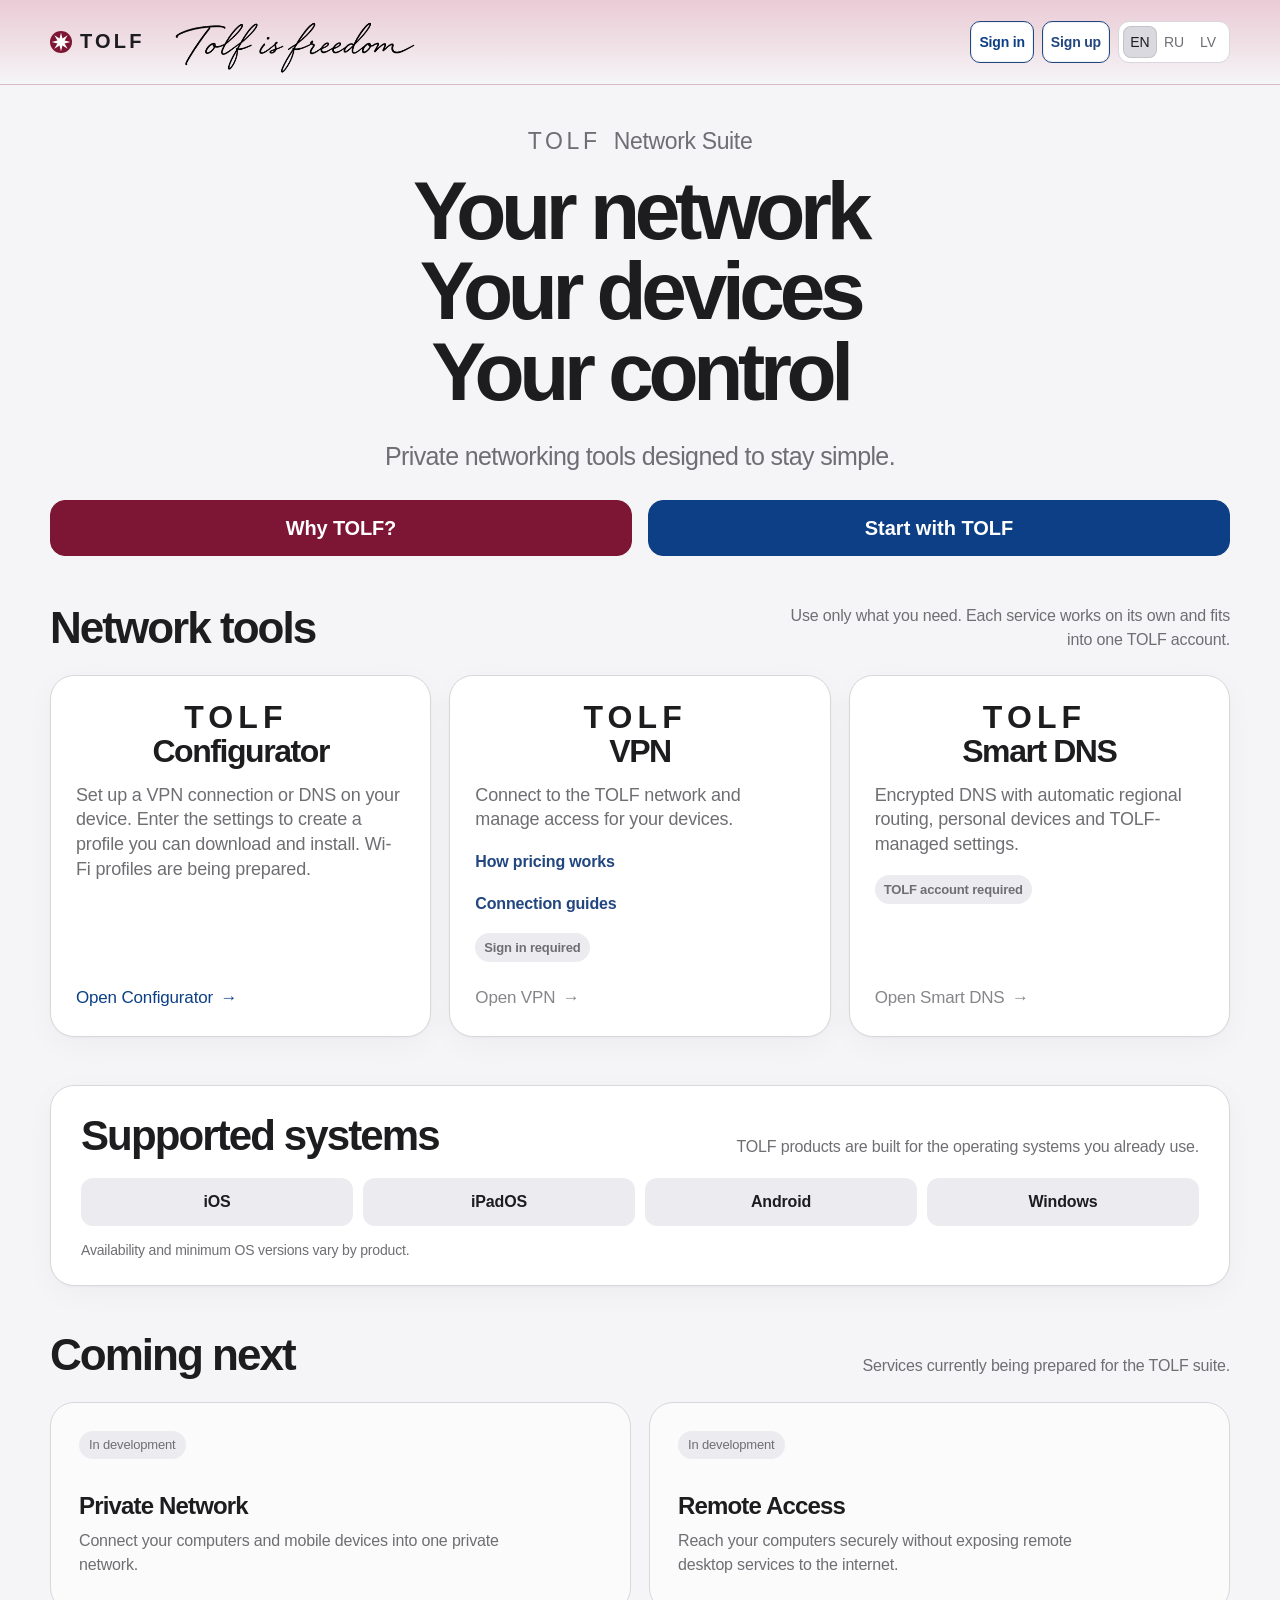
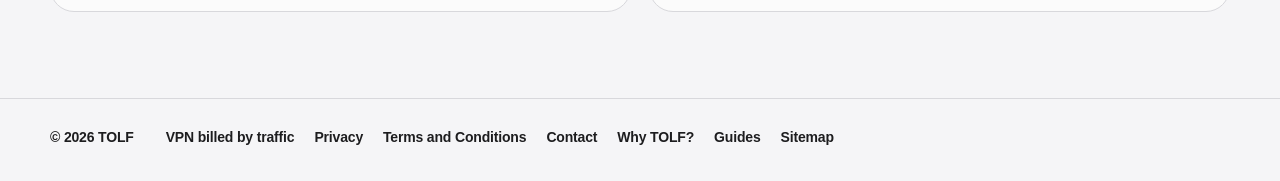
==== en/index.html @ b67a7af0 "Make the dark homepage header visibly lighter toward the bottom" ====
<!DOCTYPE html>
<html lang="en" data-tolf-ui="home">
<head>
<meta charset="utf-8"/>
<meta content="width=device-width, initial-scale=1, viewport-fit=cover" name="viewport"/>
<meta content="light dark" name="color-scheme"/>
<meta content="#f5f5f7" name="theme-color"/>
<title>TOLF Network Suite — VPN, Smart DNS and configuration tools</title>





<meta content="index,follow" name="robots"/>

<link href="/styles.css?v=public-pricing-20261118" rel="stylesheet"/>
<style>
.brand { gap: 8px; }
.brand-mark {
  display: block;
  width: 22px;
  height: 22px;
  flex: 0 0 22px;
}
.product-grid { align-items: stretch; }
.card { min-height: 0; }
@media (min-width: 801px) {
  .product-grid { grid-template-columns: repeat(3, minmax(0, 1fr)); grid-auto-rows: 1fr; }
  .product-grid > .card { height: 100%; }
  .product-grid > .card .card-link { margin-top: auto; padding-top: 24px; }
}
.hero { padding: 40px 0 48px; }
#products { padding-bottom: 48px; }
#supported-systems { padding-bottom: 46px; }
.language :is(button, a).active {
  color: var(--text);
  background: #d9d9df;
  box-shadow: inset 0 0 0 1px rgba(0,0,0,.10);
}
.signup-link {
  min-height: 38px;
  display: inline-flex;
  align-items: center;
  padding: 0 11px;
  border: 1px solid color-mix(in srgb, var(--accent) 38%, var(--line-strong));
  border-radius: 10px;
  color: var(--accent);
  background: color-mix(in srgb, var(--accent) 6%, transparent);
  font-weight: 600;
  white-space: nowrap;
}
.signup-link:hover {
  background: color-mix(in srgb, var(--accent) 10%, transparent);
  border-color: color-mix(in srgb, var(--accent) 55%, var(--line-strong));
}

.smart-dns-requirement {
  display: inline-flex;
  align-self: flex-start;
  margin-top: 18px;
  padding: 5px 9px;
  border-radius: 999px;
  background: var(--soft);
  color: var(--secondary);
  font-size: 13px;
  font-weight: 560;
}
.smart-dns-card:not(.smart-dns-enabled) .smart-dns-link {
  color: var(--tertiary);
  cursor: default;
  pointer-events: none;
}
.smart-dns-card.smart-dns-enabled .smart-dns-requirement {
  display: none;
}
.supported-panel {
  padding: 28px 30px 24px;
  border: 1px solid var(--line);
  border-radius: var(--radius);
  background: var(--surface);
  box-shadow: var(--shadow);
}
.supported-head {
  display: flex;
  align-items: flex-end;
  justify-content: space-between;
  gap: 24px;
  margin-bottom: 20px;
}
.supported-head h2 {
  margin: 0;
  font-size: clamp(30px, 4vw, 42px);
  line-height: 1.05;
  letter-spacing: -0.045em;
  font-weight: 650;
}
.supported-head p {
  max-width: 520px;
  margin: 0;
  color: var(--secondary);
  text-align: right;
  font-size: 16px;
}
.supported-os {
  display: grid;
  grid-template-columns: repeat(4, minmax(0, 1fr));
  gap: 10px;
}
.supported-os div {
  padding: 12px 14px;
  border: 0;
  border-radius: 12px;
  background: var(--soft);
  text-align: center;
  font-size: 16px;
  font-weight: 580;
}
.supported-note {
  margin: 14px 0 0;
  color: var(--secondary);
  font-size: 14px;
}
.account-panel { padding: 32px; }
.account-features {
  display: grid;
  grid-template-columns: repeat(4, minmax(0, 1fr));
  gap: 26px;
  margin-top: 28px;
  border: 0;
}
.account-feature,
.account-feature + .account-feature {
  padding: 0;
  border: 0;
}
.account-feature strong {
  margin-bottom: 7px;
  font-size: 17px;
}
.account-feature span { display: block; }
.account-bottom { margin-top: 24px; }
@media (prefers-color-scheme: dark) {
  .language :is(button, a).active {
    background: #3a3a3c;
    box-shadow: inset 0 0 0 1px rgba(255,255,255,.12);
  }
}
@media (max-width: 800px) {
  .hero { padding: 40px 0 46px; }
  #products { padding-bottom: 42px; }
  #supported-systems { padding-bottom: 42px; }
  .account-features { grid-template-columns: repeat(2, minmax(0, 1fr)); gap: 24px; }
}
@media (max-width: 520px) {
  .hero { padding: 36px 0 42px; }
  html[lang="ru"] h1 { font-size: clamp(40px, 11.5vw, 46px); letter-spacing: -0.055em; }
  .signup-link { min-height: 34px; padding: 0 6px; font-size: 13px; }
  #products { padding-bottom: 34px; }
  #supported-systems { padding-bottom: 34px; }
  .supported-panel { padding: 23px; border-radius: 20px; }
  .supported-head { display: block; margin-bottom: 17px; }
  .supported-head p { margin-top: 10px; text-align: left; }
  .supported-os { grid-template-columns: repeat(2, minmax(0, 1fr)); gap: 8px; }
  .supported-os div { padding: 11px 10px; }
  .account-panel { padding: 25px; }
  .account-features { grid-template-columns: repeat(2, minmax(0, 1fr)); gap: 22px 18px; }
  .account-feature,
  .account-feature + .account-feature { padding: 0; border: 0; }
}
 .product-title{width:100%;text-align:center;} .product-title span{display:block;}
</style>
<link rel="stylesheet" href="/tolf-buttons.20260917-3.css?v=language-links-20261118">
<script defer src="/tolf-wordmark.20260917-3.js"></script>
<link rel="stylesheet" href="/tolf-header.20260919-1.css?v=language-links-20261118">
<link rel="stylesheet" href="/freedom.css?v=dark-header-fade-20261119">
<meta name="description" content="TOLF brings together VPN access, encrypted Smart DNS and a free VPN and DNS profile configurator for your devices.">
<link rel="canonical" href="https://tolf.is/en/">
<link rel="alternate" hreflang="en" href="https://tolf.is/en/">
<link rel="alternate" hreflang="ru" href="https://tolf.is/ru/">
<link rel="alternate" hreflang="lv" href="https://tolf.is/lv/">
<link rel="alternate" hreflang="x-default" href="https://tolf.is/en/">
<meta property="og:type" content="website">
<meta property="og:url" content="https://tolf.is/en/">
<meta property="og:title" content="TOLF Network Suite — VPN, Smart DNS and configuration tools">
<meta property="og:description" content="TOLF brings together VPN access, encrypted Smart DNS and a free VPN and DNS profile configurator for your devices.">
<script id="tolf-search-metadata" type="application/json">{"en": ["TOLF Network Suite — VPN, Smart DNS and configuration tools", "TOLF brings together VPN access, encrypted Smart DNS and a free VPN and DNS profile configurator for your devices."], "ru": ["TOLF Network Suite — VPN, Smart DNS и конфигуратор", "VPN с оплатой за гигабайты, зашифрованный Smart DNS и бесплатный конфигуратор профилей VPN и DNS для ваших устройств."], "lv": ["TOLF Network Suite — VPN, Smart DNS un konfigurators", "VPN ar maksu par gigabaitiem, šifrēts Smart DNS un bezmaksas VPN un DNS profilu konfigurators jūsu ierīcēm."]}</script>
<script defer src="/search-metadata.js?v=public-pricing-20261118"></script>
<meta property="og:locale" content="en_GB">
<script type="application/ld+json">{"@context": "https://schema.org", "@type": "WebPage", "@id": "https://tolf.is/en/#webpage", "url": "https://tolf.is/en/", "name": "TOLF Network Suite — VPN, Smart DNS and configuration tools", "description": "TOLF brings together VPN access, encrypted Smart DNS and a free VPN and DNS profile configurator for your devices.", "inLanguage": "en", "isPartOf": {"@type": "WebSite", "@id": "https://tolf.is/#website", "url": "https://tolf.is/", "name": "TOLF Network Suite"}}</script>
</head>
<body>
<header class="topbar">
<div class="shell topbar-inner">
<a aria-label="TOLF home" class="brand" href="/en/"><img class="brand-mark" src="/tolf-logo-star.svg?v=20260921-eight-ray" alt="" aria-hidden="true">TOLF</a>
<p class="freedom-motto" lang="en"><img src="/assets/tolf-freedom-signature.svg" alt="Tolf is freedom" width="2072" height="600" fetchpriority="high"></p>
<div class="top-actions">
<nav aria-label="Language" class="tolf-language language">
<a id="lang-en" href="/en/" lang="en" hreflang="en" aria-label="English" class="active" aria-current="page">EN</a>
<a id="lang-ru" href="/ru/" lang="ru" hreflang="ru" aria-label="Русский">RU</a>
<a id="lang-lv" href="/lv/" lang="lv" hreflang="lv" aria-label="Latviešu">LV</a>
</nav>
<a class="account-link" data-en="Sign in" data-lv="Pieteikties" data-ru="Войти" href="https://vpn.tolf.is/auth/?mode=signin&amp;next=home">Sign in</a>
<a class="signup-link" data-en="Sign up" data-lv="Reģistrēties" data-ru="Регистрация" href="https://vpn.tolf.is/auth/?mode=signup&amp;next=home">Sign up</a>
</div>
</div>
</header>
<main>
<section class="hero">
<div class="shell">
<p class="eyebrow" data-en="TOLF Network Suite" data-lv="TOLF Network Suite" data-ru="TOLF Network Suite">TOLF Network Suite</p>
<h1 data-en="Your network&lt;br&gt;Your devices&lt;br&gt;Your control" data-lv="Jūsu tīkls&lt;br&gt;Jūsu ierīces&lt;br&gt;Jūsu kontrole" data-ru="Ваша сеть&lt;br&gt;Ваши устройства&lt;br&gt;Ваш контроль">Your network<br>Your devices<br>Your control</h1>
<p class="hero-copy" data-en="Private networking tools designed to stay simple." data-lv="Privātā tīkla rīki, kas veidoti vienkāršai lietošanai." data-ru="Сетевые инструменты, в которых всё необходимое остаётся простым.">Private networking tools designed to stay simple.</p>
<div class="why-tolf-action"><a class="why-tolf-button" href="/en/why-tolf.html" data-why-link data-en="Why TOLF?" data-ru="Почему TOLF?" data-lv="Kāpēc TOLF?">Why TOLF?</a></div>
</div>
</section>
<section class="section" id="products">
<div class="shell">
<div class="section-heading">
<h2 data-en="Network tools" data-lv="Tīkla rīki" data-ru="Сетевые инструменты">Network tools</h2>
<p data-en="Use only what you need. Each service works on its own and fits into one TOLF account." data-lv="Izmantojiet tikai to, kas nepieciešams. Katrs pakalpojums darbojas patstāvīgi un ir pieejams vienā TOLF kontā." data-ru="Используйте только то, что нужно. Каждый сервис работает самостоятельно и входит в единый аккаунт TOLF.">Use only what you need. Each service works on its own and fits into one TOLF account.</p>
</div>
<div class="product-grid">
<article class="card"><div class="product-heading"><h3 class="product-title"><span>TOLF</span><span>VPN</span></h3></div><p data-en="Connect to the TOLF network and manage access for your devices." data-lv="Pievienojieties TOLF tīklam un pārvaldiet piekļuvi savām ierīcēm." data-ru="Подключитесь к сети TOLF и управляйте доступом для своих устройств.">Connect to the TOLF network and manage access for your devices.</p><a class="payment-info-link" data-payment-overview href="https://vpn.tolf.is/en/" data-en="How pricing works" data-ru="Как устроена оплата" data-lv="Kā darbojas apmaksa">How pricing works</a><a class="payment-info-link" data-guides-link href="https://vpn.tolf.is/en/guides/" data-en="Connection guides" data-ru="Инструкции по подключению" data-lv="Savienojuma instrukcijas">Connection guides</a><a class="card-link" data-en="Open VPN &lt;span class='arrow'&gt;→&lt;/span&gt;" data-lv="Atvērt VPN &lt;span class='arrow'&gt;→&lt;/span&gt;" data-route="vpn" data-ru="Открыть VPN &lt;span class='arrow'&gt;→&lt;/span&gt;" href="https://vpn.tolf.is/?lang=en">Open VPN <span class='arrow'>→</span></a></article>
<article class="card"><div class="product-heading"><h3 class="product-title"><span>TOLF</span><span>Configurator</span></h3></div><p data-en="Set up a VPN connection or DNS on your device. Enter the settings to create a profile you can download and install. Wi-Fi profiles are being prepared." data-lv="Iestatiet VPN savienojumu vai DNS savā ierīcē. Ievadiet parametrus — konfigurators izveidos lejupielādējamu un instalējamu profilu. Wi-Fi profili tiek gatavoti." data-ru="Настройте подключение к VPN или DNS на своём устройстве. Укажите параметры — конфигуратор создаст готовый профиль для скачивания и установки. Профили Wi-Fi готовятся.">Set up a VPN connection or DNS on your device. Enter the settings to create a profile you can download and install. Wi-Fi profiles are being prepared.</p><a class="card-link" data-en="Open Configurator &lt;span class='arrow'&gt;→&lt;/span&gt;" data-lv="Atvērt konfiguratoru &lt;span class='arrow'&gt;→&lt;/span&gt;" data-route="configurator" data-ru="Открыть конфигуратор &lt;span class='arrow'&gt;→&lt;/span&gt;" href="https://configurator.tolf.is/?lang=en">Open Configurator <span class='arrow'>→</span></a></article>
<article class="card smart-dns-card" data-smart-dns-card><div class="product-heading"><h3 class="product-title"><span>TOLF</span><span>Smart DNS</span></h3></div><p data-en="Encrypted DNS with automatic regional routing, personal devices and TOLF-managed settings." data-lv="Šifrēts DNS ar automātisku reģionālo maršrutēšanu, personīgajām ierīcēm un TOLF pārvaldītiem iestatījumiem." data-ru="Зашифрованный DNS с автоматической региональной маршрутизацией, персональными устройствами и настройками TOLF.">Encrypted DNS with automatic regional routing, personal devices and TOLF-managed settings.</p><span class="smart-dns-requirement" data-en="TOLF account required" data-lv="Nepieciešams TOLF konts" data-ru="Требуется аккаунт TOLF">TOLF account required</span><a class="card-link smart-dns-link" data-smart-dns-link data-en="Open Smart DNS &lt;span class='arrow'&gt;→&lt;/span&gt;" data-lv="Atvērt Smart DNS &lt;span class='arrow'&gt;→&lt;/span&gt;" data-ru="Открыть Smart DNS &lt;span class='arrow'&gt;→&lt;/span&gt;" href="#" aria-disabled="true" tabindex="-1">Open Smart DNS <span class='arrow'>→</span></a></article>
</div>
</div>
</section>
<section class="section" id="supported-systems">
<div class="shell">
<div class="supported-panel">
<div class="supported-head">
<h2 data-en="Supported systems" data-lv="Atbalstītās sistēmas" data-ru="Поддерживаемые системы">Supported systems</h2>
<p data-en="TOLF products are built for the operating systems you already use." data-lv="TOLF produkti ir veidoti operētājsistēmām, kuras jūs jau izmantojat." data-ru="Продукты TOLF рассчитаны на операционные системы, которыми вы уже пользуетесь.">TOLF products are built for the operating systems you already use.</p>
</div>
<div class="supported-os" aria-label="Supported operating systems">
<div>iOS</div>
<div>iPadOS</div>
<div>Android</div>
<div>Windows</div>
</div>
<p class="supported-note" data-en="Availability and minimum OS versions vary by product." data-lv="Pieejamība un minimālā operētājsistēmas versija ir atkarīga no produkta." data-ru="Доступность и минимальная версия ОС зависят от конкретного продукта.">Availability and minimum OS versions vary by product.</p>
</div>
</div>
</section>
<section class="section">
<div class="shell">
<div class="section-heading"><h2 data-en="Coming next" data-lv="Drīzumā" data-ru="Дальше">Coming next</h2><p data-en="Services currently being prepared for the TOLF suite." data-lv="Pakalpojumi, kas pašlaik tiek gatavoti TOLF komplektam." data-ru="Сервисы, которые готовятся к включению в TOLF.">Services currently being prepared for the TOLF suite.</p></div>
<div class="coming-grid">
<article class="coming-card"><span class="coming-badge" data-en="In development" data-lv="Izstrādē" data-ru="В разработке">In development</span><h3 data-en="Private Network" data-lv="Private Network" data-ru="Private Network">Private Network</h3><p data-en="Connect your computers and mobile devices into one private network." data-lv="Apvienojiet datorus un mobilās ierīces vienā privātā tīklā." data-ru="Объединяйте компьютеры и мобильные устройства в одну частную сеть.">Connect your computers and mobile devices into one private network.</p></article>
<article class="coming-card"><span class="coming-badge" data-en="In development" data-lv="Izstrādē" data-ru="В разработке">In development</span><h3 data-en="Remote Access" data-lv="Remote Access" data-ru="Remote Access">Remote Access</h3><p data-en="Reach your computers securely without exposing remote desktop services to the internet." data-lv="Droši piekļūstiet saviem datoriem, neatverot attālās darbvirsmas pakalpojumus internetam." data-ru="Безопасный доступ к своим компьютерам без публикации удалённого рабочего стола в интернете.">Reach your computers securely without exposing remote desktop services to the internet.</p></article>
</div>
</div>
</section>
</main>
<footer><div class="shell footer-inner"><div>© <span id="year"></span> TOLF</div><nav aria-label="Footer" class="footer-links"><a href="https://vpn.tolf.is/en/" data-vpn-overview>VPN billed by traffic</a><a data-en="Privacy" data-lv="Privātums" data-route="privacy" data-ru="Конфиденциальность" href="https://vpn.tolf.is/en/privacy.html">Privacy</a><a data-en="Terms and Conditions" data-lv="Pakalpojuma noteikumi" data-route="terms" data-ru="Условия сервиса" href="https://vpn.tolf.is/en/terms.html">Terms and Conditions</a><a data-en="Contact" data-lv="Kontakti" data-route="contact" data-ru="Контакты" href="https://vpn.tolf.is/en/contact.html">Contact</a><a href="/en/why-tolf.html" data-why-link data-en="Why TOLF?" data-ru="Почему TOLF?" data-lv="Kāpēc TOLF?">Why TOLF?</a><a data-guides-link href="https://vpn.tolf.is/en/guides/" data-en="Guides" data-ru="Инструкции" data-lv="Instrukcijas">Guides</a><a href="/en/sitemap.html" data-sitemap-link data-en="Sitemap" data-ru="Карта сайта" data-lv="Vietnes karte">Sitemap</a></nav></div></footer>
<script defer src="/passkey-session-label.20260917-1.js"></script>
<script defer src="/app.js?v=full-card-actions-20261119"></script>
<script defer src="/account-state.js?v=account-label-20261004-1"></script>
<script defer src="/chatwoot-support.js?v=persistent-notice-20261109"></script>
</body>
</html>
---- styles.css ----
:root {
      --bg: #f5f5f7;
      --surface: rgba(255, 255, 255, 0.82);
      --surface-solid: #ffffff;
      --text: #1d1d1f;
      --secondary: #6e6e73;
      --tertiary: #86868b;
      --line: rgba(0, 0, 0, 0.08);
      --line-strong: rgba(0, 0, 0, 0.12);
      --accent: #0071e3;
      --accent-hover: #0077ed;
      --soft: #ececf0;
      --shadow: 0 1px 2px rgba(0,0,0,.03), 0 8px 30px rgba(0,0,0,.035);
      --radius: 24px;
      --radius-small: 15px;
      --content: 1180px;
    }

    @media (prefers-color-scheme: dark) {
      :root {
        --bg: #0f0f10;
        --surface: rgba(28, 28, 30, 0.82);
        --surface-solid: #1c1c1e;
        --text: #f5f5f7;
        --secondary: #a1a1a6;
        --tertiary: #8e8e93;
        --line: rgba(255, 255, 255, 0.09);
        --line-strong: rgba(255, 255, 255, 0.14);
        --accent: #2997ff;
        --accent-hover: #40a2ff;
        --soft: #242426;
        --shadow: none;
      }
    }

    * { box-sizing: border-box; }

    html {
      scroll-behavior: smooth;
      -webkit-text-size-adjust: 100%;
    }

    body {
      margin: 0;
      min-width: 0;
      background: var(--bg);
      color: var(--text);
      font-family: -apple-system, BlinkMacSystemFont, "SF Pro Text", "SF Pro Display", "Segoe UI", Helvetica, Arial, sans-serif;
      font-size: 17px;
      line-height: 1.47;
      letter-spacing: -0.01em;
      -webkit-font-smoothing: antialiased;
    }

    a { color: inherit; text-decoration: none; }
    button, input, select { font: inherit; }

    .shell {
      width: min(calc(100% - 40px), var(--content));
      margin: 0 auto;
    }

    .topbar {
      position: sticky;
      top: 0;
      z-index: 20;
      background: color-mix(in srgb, var(--bg) 84%, transparent);
      backdrop-filter: saturate(180%) blur(20px);
      -webkit-backdrop-filter: saturate(180%) blur(20px);
      border-bottom: 1px solid var(--line);
    }

    .topbar-inner {
      height: 58px;
      display: flex;
      align-items: center;
      justify-content: space-between;
      gap: 18px;
    }

    .brand {
      display: inline-flex;
      align-items: center;
      min-height: 44px;
      font-size: 20px;
      font-weight: 650;
      letter-spacing: -0.035em;
    }

    .top-actions {
      display: flex;
      align-items: center;
      gap: 8px;
    }

    .language {
      display: inline-flex;
      align-items: center;
      padding: 4px;
      border: 1px solid var(--line);
      border-radius: 11px;
      background: var(--surface);
    }

    .language :is(button, a) {
      min-width: 42px;
      height: 32px;
      padding: 0 10px;
      border: 0;
      border-radius: 8px;
      color: var(--secondary);
      background: transparent;
      cursor: pointer;
    }

    .language :is(button, a).active {
      color: var(--text);
      background: var(--surface-solid);
      box-shadow: 0 1px 3px rgba(0,0,0,.08);
    }

    .account-link {
      min-height: 42px;
      display: inline-flex;
      align-items: center;
      padding: 0 14px;
      border-radius: 11px;
      color: var(--text);
      border: 1px solid transparent;
    }

    .account-link:hover {
      background: var(--surface);
      border-color: var(--line);
    }

    main { display: block; }

    .hero {
      padding: 68px 0 86px;
      text-align: center;
    }

    .eyebrow {
      margin: 0 0 12px;
      color: var(--secondary);
      font-size: 23px;
      font-weight: 500;
      letter-spacing: -0.015em;
    }

    h1 {
      max-width: 900px;
      margin: 0 auto;
      font-size: clamp(48px, 7vw, 82px);
      line-height: .98;
      letter-spacing: -0.065em;
      font-weight: 680;
    }

    .hero-copy {
      max-width: 620px;
      margin: 28px auto 0;
      color: var(--secondary);
      font-size: clamp(20px, 2.7vw, 25px);
      line-height: 1.3;
      letter-spacing: -0.025em;
    }

    .hero-actions {
      margin-top: 36px;
      display: flex;
      justify-content: center;
      gap: 12px;
      flex-wrap: wrap;
    }

    .button {
      min-height: 48px;
      display: inline-flex;
      align-items: center;
      justify-content: center;
      gap: 7px;
      padding: 0 19px;
      border: 1px solid var(--line-strong);
      border-radius: 13px;
      background: var(--surface-solid);
      color: var(--text);
      transition: background .16s ease, border-color .16s ease, transform .16s ease;
    }

    .button:hover { border-color: color-mix(in srgb, var(--text) 22%, transparent); }
    .button:active { transform: scale(.985); }

    .button.primary {
      border-color: var(--accent);
      background: var(--accent);
      color: #fff;
    }

    .button.primary:hover {
      background: var(--accent-hover);
      border-color: var(--accent-hover);
    }

    .section { padding: 0 0 86px; }

    .section-heading {
      display: flex;
      align-items: end;
      justify-content: space-between;
      gap: 24px;
      margin-bottom: 24px;
    }

    .section-heading h2 {
      margin: 0;
      font-size: clamp(30px, 4vw, 44px);
      line-height: 1.05;
      letter-spacing: -0.045em;
      font-weight: 650;
    }

    .section-heading p {
      max-width: 460px;
      margin: 0;
      color: var(--secondary);
      text-align: right;
      font-size: 16px;
    }

    .product-grid {
      display: grid;
      grid-template-columns: repeat(2, minmax(0, 1fr));
      gap: 18px;
    }

    .card {
      min-height: 228px;
      position: relative;
      display: flex;
      flex-direction: column;
      padding: 25px;
      overflow: hidden;
      border: 1px solid var(--line);
      border-radius: var(--radius);
      background: var(--surface);
      box-shadow: var(--shadow);
    }

    .product-heading {
      display: grid;
      grid-template-columns: minmax(0, 1fr);
      justify-items: center;
    }

    .card h3 {
      margin: 0;
      font-size: 32px;
      line-height: 1.05;
      letter-spacing: -0.045em;
      font-weight: 630;
    }

    .card p {
      max-width: 470px;
      margin: 14px 0 0;
      color: var(--secondary);
      font-size: 18px;
      line-height: 1.38;
    }

    .card-link {
      align-self: flex-start;
      margin-top: 24px;
      padding-top: 0;
      color: var(--accent);
      font-size: 17px;
      font-weight: 500;
    }

    .arrow {
      display: inline-block;
      margin-left: 3px;
      transition: transform .16s ease;
    }

    .card-link:hover .arrow { transform: translateX(3px); }

    .account-panel {
      padding: 38px;
      border: 1px solid var(--line);
      border-radius: var(--radius);
      background: var(--surface-solid);
      box-shadow: var(--shadow);
    }

    .account-top {
      display: flex;
      align-items: flex-start;
      justify-content: space-between;
      gap: 28px;
    }

    .account-top h2 {
      margin: 0;
      font-size: clamp(30px, 4vw, 44px);
      line-height: 1.06;
      letter-spacing: -0.045em;
      font-weight: 650;
    }

    .account-top p {
      max-width: 520px;
      margin: 10px 0 0;
      color: var(--secondary);
    }

    .account-features {
      display: grid;
      grid-template-columns: repeat(4, minmax(0, 1fr));
      margin-top: 34px;
      border-top: 1px solid var(--line);
      border-bottom: 1px solid var(--line);
    }

    .account-feature {
      padding: 22px 16px 22px 0;
      color: var(--secondary);
      font-size: 15px;
    }

    .account-feature + .account-feature {
      padding-left: 20px;
      border-left: 1px solid var(--line);
    }

    .account-feature strong {
      display: block;
      margin-bottom: 5px;
      color: var(--text);
      font-size: 16px;
      font-weight: 560;
    }

    .account-bottom {
      margin-top: 28px;
      display: flex;
      align-items: center;
      justify-content: flex-end;
      gap: 18px;
    }

    .account-create {
      color: var(--accent);
      font-size: 16px;
      font-weight: 500;
    }

    .account-create:hover {
      text-decoration: underline;
      text-underline-offset: 3px;
    }

    .coming-grid {
      display: grid;
      grid-template-columns: repeat(2, minmax(0, 1fr));
      gap: 18px;
    }

    .coming-card {
      min-height: 210px;
      padding: 28px;
      border: 1px solid var(--line);
      border-radius: var(--radius);
      background: color-mix(in srgb, var(--surface) 60%, transparent);
    }

    .coming-badge {
      display: inline-flex;
      align-items: center;
      min-height: 28px;
      padding: 0 10px;
      border-radius: 999px;
      background: var(--soft);
      color: var(--secondary);
      font-size: 13px;
    }

    .coming-card h3 {
      margin: 34px 0 0;
      font-size: 24px;
      line-height: 1.1;
      letter-spacing: -0.035em;
      font-weight: 610;
    }

    .coming-card p {
      max-width: 440px;
      margin: 10px 0 0;
      color: var(--secondary);
      font-size: 16px;
    }

    footer {
      padding: 28px 0 calc(34px + env(safe-area-inset-bottom));
      border-top: 1px solid var(--line);
      color: var(--secondary);
      font-size: 14px;
    }

    .footer-inner {
      display: flex;
      align-items: center;
      justify-content: flex-start;
      gap: 32px;
      box-sizing: border-box;
      padding-inline-end: 96px;
      font-weight: 600;
      color: var(--text);
    }

    .footer-inner > div { flex-shrink: 0; }

    .footer-links {
      display: flex;
      gap: 20px;
      flex-wrap: wrap;
      min-width: 0;
    }

    .footer-links a:hover { color: var(--text); }

    @media (max-width: 800px) {
      .shell { width: min(calc(100% - 28px), var(--content)); }
      .hero { padding: 58px 0 68px; }
      h1 { font-size: clamp(46px, 13vw, 72px); }
      .section { padding-bottom: 68px; }
      .section-heading { display: block; }
      .section-heading p { margin-top: 12px; text-align: left; }
      .product-grid, .coming-grid { grid-template-columns: 1fr; }
      .card { min-height: 0; }
      .account-top { display: block; }
      .account-features { grid-template-columns: repeat(2, minmax(0, 1fr)); }
      .account-feature:nth-child(3) { border-left: 0; border-top: 1px solid var(--line); }
      .account-feature:nth-child(4) { border-top: 1px solid var(--line); }
    }

    @media (max-width: 520px) {
      body { font-size: 16px; }
      .topbar-inner { height: 54px; gap: 10px; }
      .brand { font-size: 19px; }
      .top-actions { gap: 5px; }
      .language { padding: 3px; }
      .language :is(button, a) { min-width: 34px; height: 30px; padding: 0 6px; font-size: 14px; }
      .account-link { display: inline-flex; min-height: 36px; padding: 0 8px; font-size: 14px; white-space: nowrap; }
      .hero { padding: 70px 0 58px; text-align: left; }
      .eyebrow { font-size: 20px; }
      h1 { margin: 0; font-size: clamp(48px, 15vw, 64px); }
      .hero-copy { margin-left: 0; font-size: 21px; }
      .hero-actions { justify-content: flex-start; }
      .hero-actions .button { width: 100%; }
      .section-heading h2, .account-top h2 { font-size: 34px; }
      .card, .account-panel, .coming-card { border-radius: 20px; }
      .card { min-height: 0; padding: 23px; }
      .card h3 { font-size: 29px; }
      .account-panel { padding: 25px; }
      .account-features { grid-template-columns: 1fr; }
      .account-feature, .account-feature + .account-feature { padding: 17px 0; border-left: 0; border-top: 1px solid var(--line); }
      .account-feature:first-child { border-top: 0; }
      .account-bottom { align-items: stretch; justify-content: stretch; flex-direction: column; gap: 14px; }
      .account-bottom .button { width: 100%; }
      .account-create { text-align: center; padding: 4px 0; }
      .footer-inner { align-items: flex-start; flex-direction: column; }
    }

    @media (prefers-reduced-motion: reduce) {
      html { scroll-behavior: auto; }
      *, *::before, *::after { transition: none !important; }
    }

/* Full-width introduction before the account entry panel. */
.why-tolf-action{display:flex;margin-top:28px}
.why-tolf-button{display:flex;align-items:center;justify-content:center;width:100%;min-height:56px;padding:14px 24px;border:1px solid #7d1534;border-radius:15px;background:#7d1534;color:#fff;font-size:20px;font-weight:650;text-align:center;text-decoration:none;transition:background .15s ease}
.why-tolf-button:hover{background:#68112b;border-color:#68112b;color:#fff}
.why-tolf-button:focus-visible{outline:3px solid #7d1534;outline-offset:4px}

.payment-info-link{display:inline-block;align-self:flex-start;margin-top:18px;color:#214680;font-size:16px;font-weight:600;text-underline-offset:3px}.payment-info-link:focus-visible{outline:2px solid currentColor;outline-offset:4px}
---- tolf-buttons.20260917-3.css ----
/* TOLF 2026-09-17.3 — retain approved Blue 6 and action hierarchy. */
@import url("./tolf-buttons.20260917-2.css");

/* One neutral active language state across home, account and configurator. */
html[data-tolf-ui] .language :is(button, a):is(.active, [aria-pressed="true"]) {
  color: var(--tolf-ink);
  background: #d9d9df;
  border-color: transparent;
  box-shadow: inset 0 0 0 1px rgba(0, 0, 0, .10);
}
@media (prefers-color-scheme: dark) {
  html[data-tolf-ui] .language :is(button, a):is(.active, [aria-pressed="true"]) {
    background: #3a3a3c;
    box-shadow: inset 0 0 0 1px rgba(255, 255, 255, .12);
  }
}

/* Additional word gap, independent of the .16em tracking inside TOLF.
   Preserve normal text spaces and do not pad a standalone logo. */
html[data-tolf-ui] .tolf-wordmark[data-tolf-before="true"] {
  margin-inline-start: .3em;
}
html[data-tolf-ui] .tolf-wordmark[data-tolf-after="true"] {
  margin-inline-end: .3em;
}
/* The account label, not the language switcher/logout, yields on narrow screens. */
html[data-tolf-ui="home"] .topbar-inner > .brand { flex: 0 0 auto; }
html[data-tolf-ui="home"] .top-actions {
  min-width: 0;
  flex: 1 1 auto;
  justify-content: flex-end;
}
html[data-tolf-ui="home"] .top-actions > .language { flex: 0 0 auto; }
html[data-tolf-ui="home"] .authenticated-account { min-width: 0; flex: 0 1 auto; }
html[data-tolf-ui="home"] .authenticated-account-status { flex: 0 1 auto; }
html[data-tolf-ui="home"] .authenticated-account-logout { flex: 0 0 auto; }
@media (max-width: 380px) {
  html[data-tolf-ui="home"] .topbar-inner { gap: 6px; }
  html[data-tolf-ui="home"] .top-actions { gap: 4px; }
  html[data-tolf-ui="home"] .language :is(button, a) { min-width: 28px; padding-inline: 4px; font-size: 13px; }
  html[data-tolf-ui="home"] .authenticated-account-logout { padding-inline: 4px; font-size: 13px; }
}

/* Keep unavailable actions visibly bounded on both page themes. */
html[data-tolf-ui] { --tolf-disabled-border: var(--tolf-outline); }
@media (prefers-color-scheme: dark) {
  html[data-tolf-ui] { --tolf-disabled-border: var(--tolf-outline); }
}
html[data-tolf-ui] :is(button, .button, .button-link):not(.platform-button):not(.vpn-setup-tab):not([role="tab"]):is(:disabled, [aria-disabled="true"]) {
  border: 1px solid var(--tolf-disabled-border) !important;
}
---- tolf-header.20260919-1.css ----
/* Shared header geometry — 2026-09-19. Language groups and adjacent controls: 42px. */
html .language,
html .language-switcher,
html .admin-languages,
html[data-tolf-ui="quick"] header nav[aria-label="Language"],
html .header-switchers .platform-switcher {
  box-sizing: border-box;
  height: 42px;
  min-height: 42px;
  max-height: 42px;
  padding-block: 4px;
  align-items: center;
  flex-wrap: nowrap;
}
html .language > :is(button, a),
html .language-switcher > button,
html .admin-languages > button,
html[data-tolf-ui="quick"] header nav[aria-label="Language"] > button,
html .header-switchers .platform-switcher > button {
  box-sizing: border-box;
  height: 32px;
  min-height: 32px;
  max-height: 32px;
  padding-block: 0;
  display: inline-flex;
  align-items: center;
  justify-content: center;
  line-height: 1.2;
}
html[data-tolf-ui] .top-actions :is(.account-link, .signup-link, .authenticated-account-status, .authenticated-account-logout),
html[data-tolf-ui] .page-top .back,
html[data-tolf-ui] .page-top > a,
html[data-tolf-ui] .topbar-inner > .brand,
html[data-tolf-ui] .admin-header > div > a,
html[data-tolf-ui="quick"] header > a,
html .brand .site-nav > a,
html[data-tolf-ui="vpn"] :is(#redeemPromoButton, #signOutButton, #vpnAdminLink),
html .header-promo .promo-input {
  box-sizing: border-box;
  height: 42px;
  min-height: 42px;
  max-height: 42px;
  padding-block: 0;
  align-items: center;
}
html[data-tolf-ui] .top-actions :is(.account-link, .signup-link, .authenticated-account-status, .authenticated-account-logout),
html[data-tolf-ui] .page-top > a,
html[data-tolf-ui] .topbar-inner > .brand,
html[data-tolf-ui] .admin-header > div > a,
html[data-tolf-ui="quick"] header > a {
  display: inline-flex;
  justify-content: center;
}

/* One language control across TOLF, independent of each page's legacy styles. */
html .tolf-language.tolf-language {
  display: inline-flex;
  flex: 0 0 auto;
  width: max-content;
  box-sizing: border-box;
  height: 42px;
  min-height: 42px;
  max-height: 42px;
  padding: 4px;
  gap: 0;
  align-items: center;
  align-self: flex-end;
  flex-wrap: nowrap;
  border: 1px solid #d8d8dc;
  border-radius: 11px;
  background: #ffffff;
  box-shadow: none;
}
html .tolf-language.tolf-language > :is(button, a) {
  box-sizing: border-box;
  display: inline-flex;
  align-items: center;
  justify-content: center;
  flex: 0 0 34px;
  width: 34px;
  min-width: 34px;
  height: 32px;
  min-height: 32px;
  max-height: 32px;
  margin: 0;
  padding: 0 6px;
  border: 0;
  border-radius: 8px;
  background: transparent;
  color: #6e6e73;
  font-family: -apple-system, BlinkMacSystemFont, "Segoe UI", sans-serif;
  font-size: 14px;
  font-weight: 400;
  line-height: 1.2;
  letter-spacing: normal;
  text-align: center;
  box-shadow: none;
  cursor: pointer;
  transition: none;
  -webkit-appearance: none;
  appearance: none;
}
html .tolf-language.tolf-language > :is(button, a):is(.active, [aria-pressed="true"]) {
  color: #1d1d1f;
  background: #d9d9df;
  border-color: transparent;
  box-shadow: inset 0 0 0 1px rgba(0, 0, 0, .10);
}
html .tolf-language.tolf-language > :is(button, a):focus-visible {
  outline: 2px solid #0c3f85;
  outline-offset: 1px;
}
@media (prefers-color-scheme: dark) {
  html .tolf-language.tolf-language {
    background: #1e2934;
    border-color: #42505e;
  }
  html .tolf-language.tolf-language > :is(button, a) { color: #aab7c4; }
  html .tolf-language.tolf-language > :is(button, a):is(.active, [aria-pressed="true"]) {
    color: #f5f7fa;
    background: #3a3a3c;
    box-shadow: inset 0 0 0 1px rgba(255, 255, 255, .12);
  }
  html .tolf-language.tolf-language > :is(button, a):focus-visible { outline-color: #80baff; }
}

html .tolf-language > a { text-decoration: none; }
---- freedom.css ----
/* Approved handwritten signature, served locally with transparent background. */
html[data-tolf-ui="home"] .topbar-inner,
html[data-tolf-ui="home"] body.account-authenticated .topbar-inner { column-gap: 24px; min-height: 84px; height: auto; }
.freedom-motto { flex: 0 1 280px; min-width: 0; width: 280px; margin: 0; padding: 2px 0; line-height: 0; }
.freedom-motto img { display: block; width: 100%; height: auto; max-height: 78px; object-fit: contain; transform: translateY(-5px) scaleX(.9); transform-origin: left center; }
@media (min-width: 801px) {
  /* Reserve the Russian label width in every language, including the status dot. */
  html[data-tolf-ui="home"] body .top-actions .authenticated-account-status {
    display: inline-grid;
    grid-template-columns: 8px auto;
    column-gap: 7px;
    flex: 0 0 auto;
    width: max-content;
    min-width: max-content;
    max-width: none;
    justify-content: center;
  }
  html[data-tolf-ui="home"] .authenticated-account:not([hidden]) .authenticated-account-status::before {
    grid-column: 1;
    grid-row: 1;
    margin-right: 0;
  }
  html[data-tolf-ui="home"] .authenticated-account-name {
    grid-column: 2;
    grid-row: 1;
    justify-self: center;
  }
  html[data-tolf-ui="home"] .authenticated-account-status::after {
    content: "Личный кабинет";
    visibility: hidden;
    grid-column: 2;
    grid-row: 1;
    white-space: nowrap;
    pointer-events: none;
  }
}
@media (min-width: 701px) and (max-width: 900px) {
  .freedom-motto { flex-basis: 240px; width: 240px; }
}
@media (max-width: 700px) {
  html[data-tolf-ui="home"] .topbar-inner,
  html[data-tolf-ui="home"] body.account-authenticated .topbar-inner {
    display: grid;
    height: auto;
    grid-template-columns: auto minmax(0, 1fr);
    grid-template-rows: auto 42px;
    column-gap: 14px;
    row-gap: 2px;
    padding-block: 2px;
  }
  html[data-tolf-ui="home"] .topbar-inner > .brand {
    grid-column: 1;
    grid-row: 1;
    justify-self: start;
  }
  html[data-tolf-ui="home"] .freedom-motto {
    grid-column: 2;
    grid-row: 1;
    justify-self: start;
    width: min(100%, 280px);
    padding: 0;
  }
  html[data-tolf-ui="home"] .top-actions,
  html[data-tolf-ui="home"] body.account-authenticated .top-actions {
    display: flex;
    grid-column: 1 / -1;
    grid-row: 2;
    gap: 6px;
    width: 100%;
    min-width: 0;
    justify-content: flex-start;
    align-items: center;
  }
  html[data-tolf-ui="home"] .top-actions > .account-link { order: 0; }
  html[data-tolf-ui="home"] .top-actions > .signup-link { order: 1; }
  html[data-tolf-ui="home"] body:not(.account-authenticated) .top-actions > .language { order: 2; margin-left: auto; }
  html[data-tolf-ui="home"] .hero { padding-top: 20px; }
  html[data-tolf-ui="home"] .authenticated-account:not([hidden]),
  html[data-tolf-ui="home"] body.account-authenticated .authenticated-account:not([hidden]) { display: contents; }
  html[data-tolf-ui="home"] .authenticated-account-status { order: 1; flex: 1 1 auto; min-width: 0; max-width: none; }
  html[data-tolf-ui="home"] .top-actions .language { order: 2; }
  html[data-tolf-ui="home"] .authenticated-account-logout { order: 3; }
}

@media (prefers-color-scheme: dark) { .freedom-motto img { filter: invert(1); } }

/* Equal account actions; explicit mobile columns prevent locale-specific drift. */
html[data-tolf-ui="home"] .top-actions > :is(a.account-link,a.signup-link) {
  display:inline-flex;align-items:center;justify-content:center;
  height:42px;min-height:42px;padding:0 8px;
  border:1px solid #214680;border-radius:10px;
  background:var(--surface-solid,#fff);color:#214680;
  font-size:14px;font-weight:600;line-height:1.3;white-space:nowrap;
}
@media(max-width:700px){
  html[data-tolf-ui="home"] body:not(.account-authenticated) .top-actions {
    display:grid;grid-template-columns:max-content max-content minmax(0,1fr);
    justify-content:start;column-gap:6px;
  }
  html[data-tolf-ui="home"] body:not(.account-authenticated) .top-actions > .account-link {grid-column:1;grid-row:1;margin:0;justify-self:start;}
  html[data-tolf-ui="home"] body:not(.account-authenticated) .top-actions > .signup-link {grid-column:2;grid-row:1;margin:0;justify-self:start;}
  html[data-tolf-ui="home"] body:not(.account-authenticated) .top-actions > .language {grid-column:3;grid-row:1;margin:0;justify-self:end;}
}
@media(max-width:360px){
  html[data-tolf-ui="home"] body:not(.account-authenticated) .top-actions {column-gap:4px;}
  html[data-tolf-ui="home"] .top-actions > :is(a.account-link,a.signup-link) {padding:0 5px;font-size:13px;}
}
@media(prefers-color-scheme:dark){
  html[data-tolf-ui="home"] .top-actions > :is(a.account-link,a.signup-link) {color:#69aaff;border-color:#69aaff;}
}

/* Keep both guest actions visibly outlined, including narrow Latvian layouts. */
html[data-tolf-ui="home"] .top-actions > a.account-link,
html[data-tolf-ui="home"] .top-actions > a.signup-link {
  border-style:solid !important;
  border-width:1px !important;
  border-color:#214680 !important;
  box-shadow:inset 0 0 0 1px rgba(33,70,128,.08);
}
@media(prefers-color-scheme:dark){
  html[data-tolf-ui="home"] .top-actions > a.account-link,
  html[data-tolf-ui="home"] .top-actions > a.signup-link {border-color:#69aaff !important;}
}

/* Soft cherry tint across the home header, matching the TOLF emblem. */
html[data-tolf-ui="home"] .topbar {
  background: linear-gradient(180deg, #eacbd6 0%, #f0e1e7 55%, #f5f5f7 100%);
  border-bottom-color: #d7bcc6;
}
@media (prefers-color-scheme: dark) {
  html[data-tolf-ui="home"] .topbar {
    background: linear-gradient(180deg, #260e1a 0%, #3c2933 48%, #4a4b52 100%);
    border-bottom-color: #60404d;
  }
}

.why-tolf-action:has(.start-tolf-button) {
  display: grid;
  grid-template-columns: repeat(2, minmax(0, 1fr));
  gap: clamp(8px, 2vw, 16px);
}
.why-tolf-action > .why-tolf-button {
  box-sizing: border-box;
  min-width: 0;
  padding: 12px clamp(8px, 2vw, 24px);
  font-family: inherit;
  font-size: clamp(16px, 2vw, 20px);
  line-height: 1.2;
}
.why-tolf-action > .start-tolf-button {
  cursor: pointer;
  background: var(--tolf-blue, #0c3f85);
  border-color: var(--tolf-blue, #0c3f85);
  color: white;
}
.why-tolf-action > .start-tolf-button:hover {
  background: var(--tolf-blue-hover, #0a3673);
  border-color: var(--tolf-blue-hover, #0a3673);
}
.why-tolf-action > .start-tolf-button:focus-visible { outline-color: var(--accent); }
#guestAccess { text-align: start; }
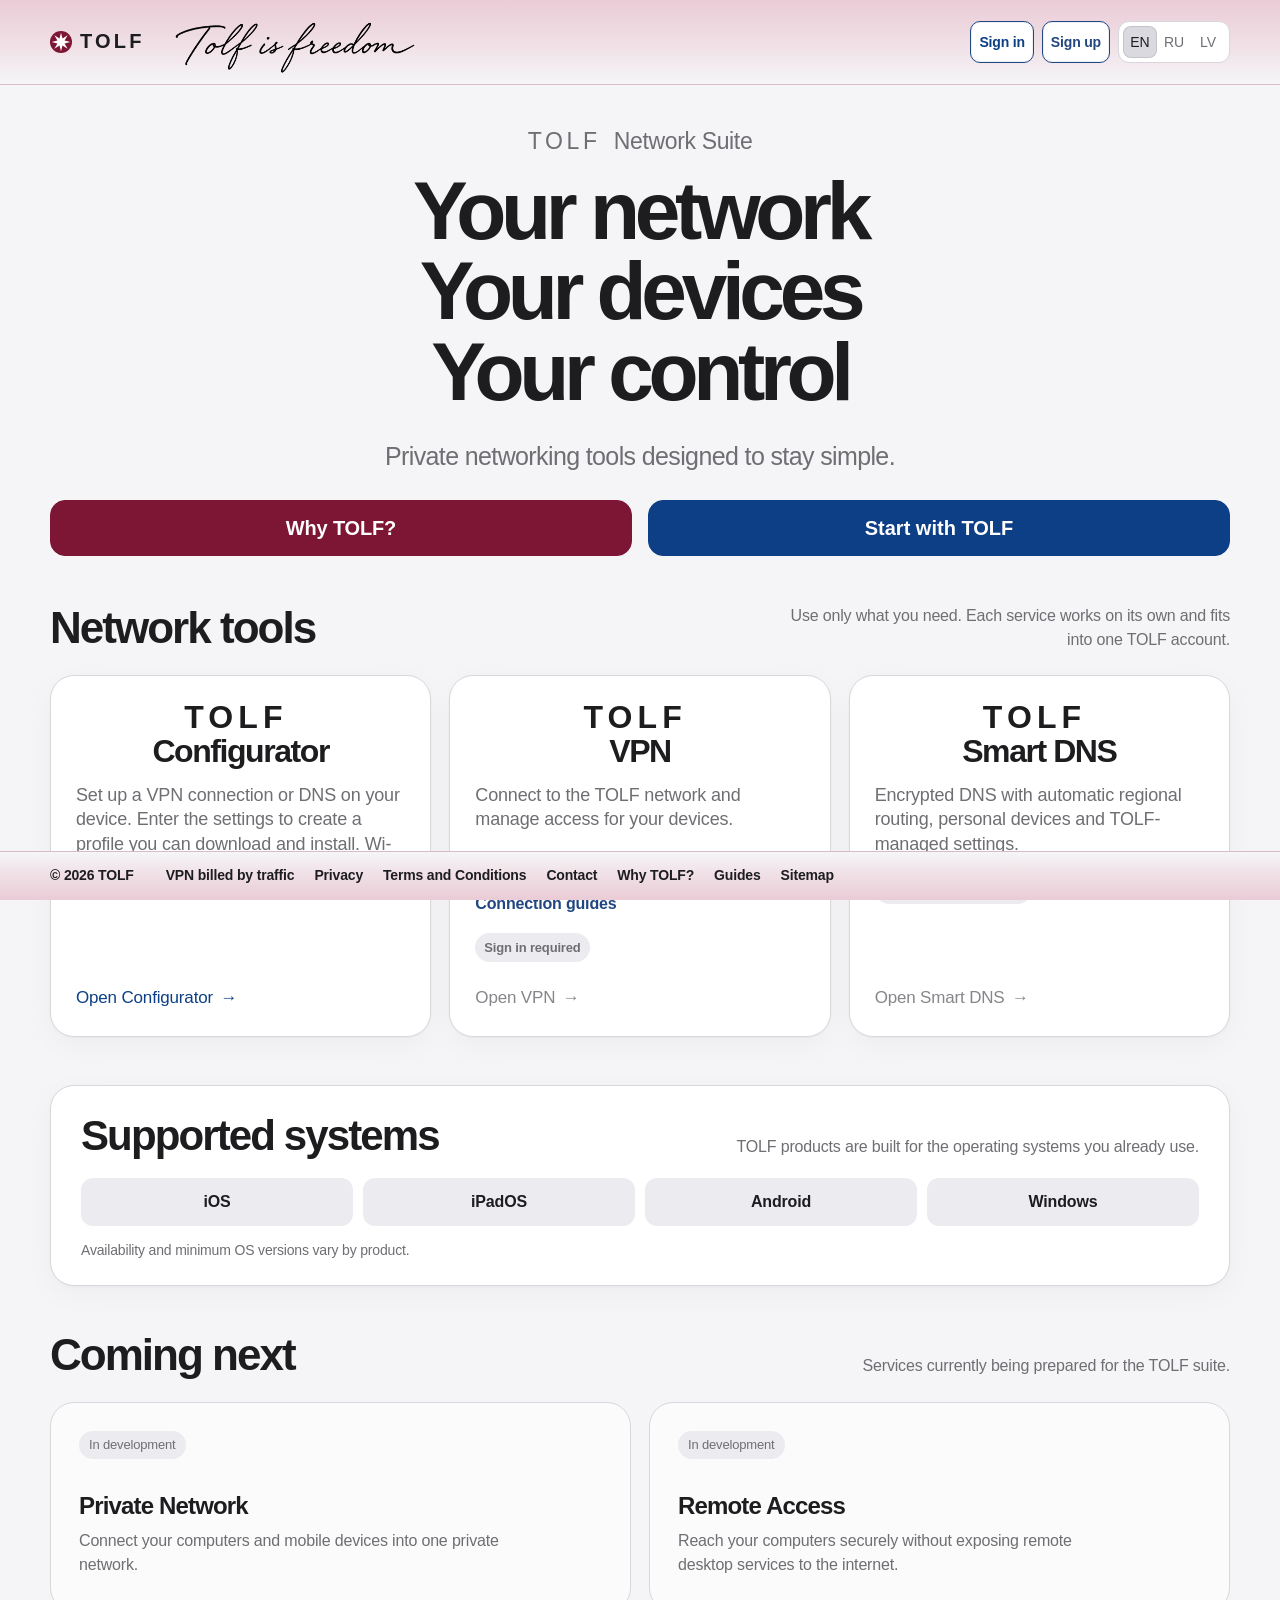
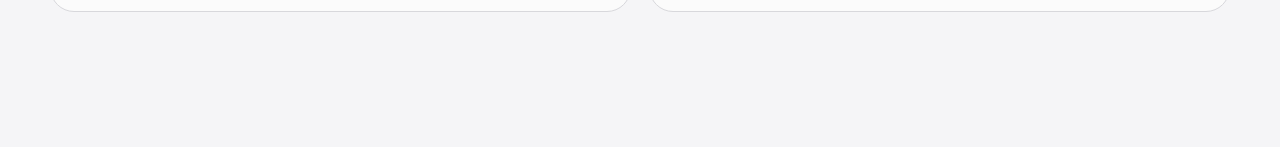
==== commit a23bdcf7: "Pin homepage footer with mirrored theme gradients" ====
--- a/en/index.html
+++ b/en/index.html
@@ -172,7 +172,7 @@
 <link rel="stylesheet" href="/tolf-buttons.20260917-3.css?v=language-links-20261118">
 <script defer src="/tolf-wordmark.20260917-3.js"></script>
 <link rel="stylesheet" href="/tolf-header.20260919-1.css?v=language-links-20261118">
-<link rel="stylesheet" href="/freedom.css?v=dark-header-fade-20261119">
+<link rel="stylesheet" href="/freedom.css?v=sticky-footer-20261119">
 <meta name="description" content="TOLF brings together VPN access, encrypted Smart DNS and a free VPN and DNS profile configurator for your devices.">
 <link rel="canonical" href="https://tolf.is/en/">
 <link rel="alternate" hreflang="en" href="https://tolf.is/en/">
--- a/freedom.css
+++ b/freedom.css
@@ -159,3 +159,34 @@
 }
 .why-tolf-action > .start-tolf-button:focus-visible { outline-color: var(--accent); }
 #guestAccess { text-align: start; }
+
+/* Keep the footer in the document flow and pin it to the viewport while scrolling. */
+html[data-tolf-ui="home"] footer {
+  position: sticky;
+  bottom: 0;
+  z-index: 9;
+  padding: 4px 0 calc(4px + env(safe-area-inset-bottom));
+  background: linear-gradient(0deg, #eacbd6 0%, #f0e1e7 55%, #f5f5f7 100%);
+  border-top-color: #d7bcc6;
+}
+@media (prefers-color-scheme: dark) {
+  html[data-tolf-ui="home"] footer {
+    background: linear-gradient(0deg, #260e1a 0%, #3c2933 48%, #4a4b52 100%);
+    border-top-color: #60404d;
+  }
+}
+.footer-links { align-items: center; row-gap: 0; }
+.footer-links a { display: inline-flex; align-items: center; min-height: 40px; }
+@media (max-width: 800px) {
+  html[data-tolf-ui="home"] footer { padding-inline-end: 80px; }
+  .footer-inner {
+    flex-direction: row;
+    align-items: center;
+    gap: 20px;
+    padding-inline-end: 0;
+    overflow-x: auto;
+  }
+  .footer-inner > div { order: 1; white-space: nowrap; }
+  .footer-links { flex: none; flex-wrap: nowrap; gap: 18px; }
+  .footer-links a { white-space: nowrap; }
+}
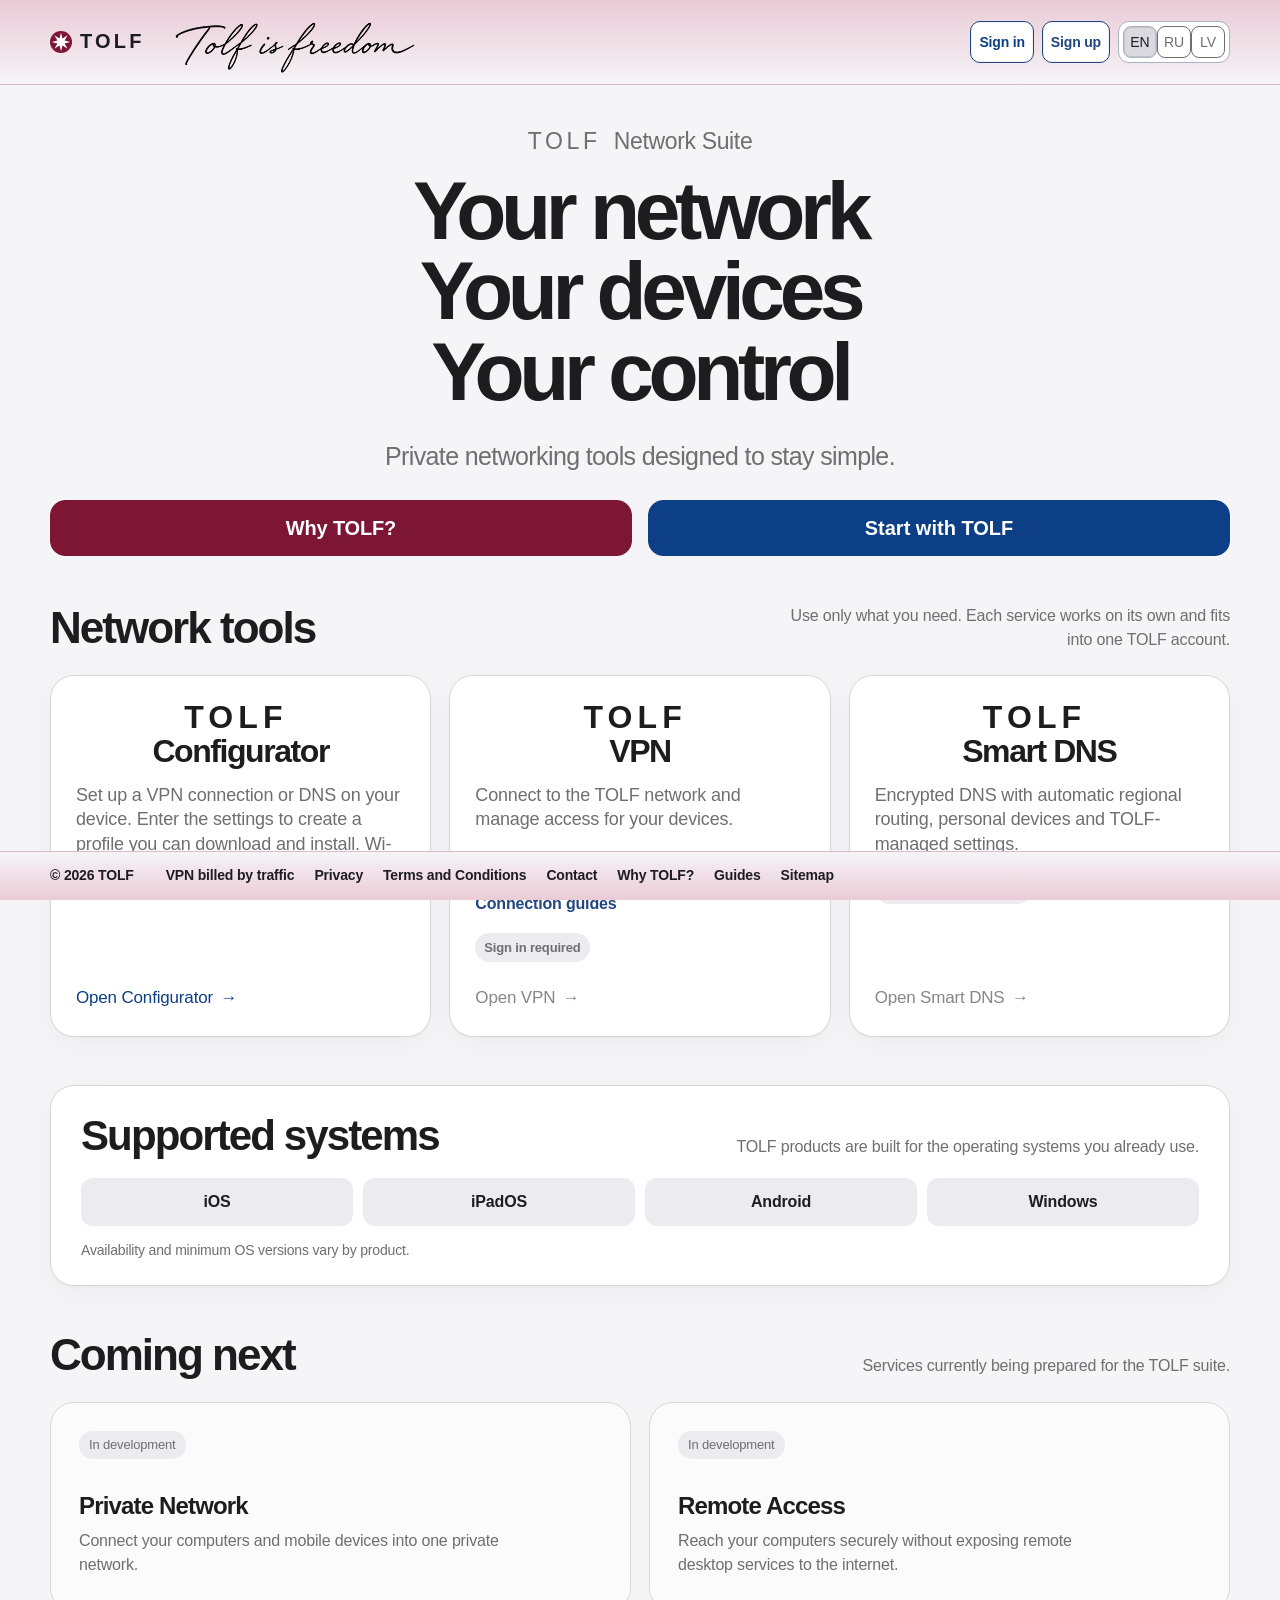
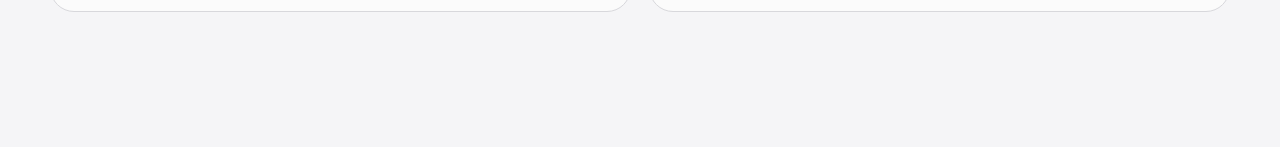
==== commit e9f85f4e: "Unify segmented selector and language frames across all pages" ====
--- a/en/index.html
+++ b/en/index.html
@@ -172,7 +172,7 @@
 <link rel="stylesheet" href="/tolf-buttons.20260917-3.css?v=language-links-20261118">
 <script defer src="/tolf-wordmark.20260917-3.js"></script>
 <link rel="stylesheet" href="/tolf-header.20260919-1.css?v=language-links-20261118">
-<link rel="stylesheet" href="/freedom.css?v=sticky-footer-20261119">
+<link rel="stylesheet" href="/freedom.css?v=mobile-chat-position-20261119">
 <meta name="description" content="TOLF brings together VPN access, encrypted Smart DNS and a free VPN and DNS profile configurator for your devices.">
 <link rel="canonical" href="https://tolf.is/en/">
 <link rel="alternate" hreflang="en" href="https://tolf.is/en/">
@@ -187,7 +187,7 @@
 <script defer src="/search-metadata.js?v=public-pricing-20261118"></script>
 <meta property="og:locale" content="en_GB">
 <script type="application/ld+json">{"@context": "https://schema.org", "@type": "WebPage", "@id": "https://tolf.is/en/#webpage", "url": "https://tolf.is/en/", "name": "TOLF Network Suite — VPN, Smart DNS and configuration tools", "description": "TOLF brings together VPN access, encrypted Smart DNS and a free VPN and DNS profile configurator for your devices.", "inLanguage": "en", "isPartOf": {"@type": "WebSite", "@id": "https://tolf.is/#website", "url": "https://tolf.is/", "name": "TOLF Network Suite"}}</script>
-</head>
+<link rel="stylesheet" href="/segmented-controls.css?v=20261123"></head>
 <body>
 <header class="topbar">
 <div class="shell topbar-inner">
@@ -255,7 +255,7 @@
 </main>
 <footer><div class="shell footer-inner"><div>© <span id="year"></span> TOLF</div><nav aria-label="Footer" class="footer-links"><a href="https://vpn.tolf.is/en/" data-vpn-overview>VPN billed by traffic</a><a data-en="Privacy" data-lv="Privātums" data-route="privacy" data-ru="Конфиденциальность" href="https://vpn.tolf.is/en/privacy.html">Privacy</a><a data-en="Terms and Conditions" data-lv="Pakalpojuma noteikumi" data-route="terms" data-ru="Условия сервиса" href="https://vpn.tolf.is/en/terms.html">Terms and Conditions</a><a data-en="Contact" data-lv="Kontakti" data-route="contact" data-ru="Контакты" href="https://vpn.tolf.is/en/contact.html">Contact</a><a href="/en/why-tolf.html" data-why-link data-en="Why TOLF?" data-ru="Почему TOLF?" data-lv="Kāpēc TOLF?">Why TOLF?</a><a data-guides-link href="https://vpn.tolf.is/en/guides/" data-en="Guides" data-ru="Инструкции" data-lv="Instrukcijas">Guides</a><a href="/en/sitemap.html" data-sitemap-link data-en="Sitemap" data-ru="Карта сайта" data-lv="Vietnes karte">Sitemap</a></nav></div></footer>
 <script defer src="/passkey-session-label.20260917-1.js"></script>
-<script defer src="/app.js?v=full-card-actions-20261119"></script>
+<script defer src="/app.js?v=mobile-bars-20261119"></script>
 <script defer src="/account-state.js?v=account-label-20261004-1"></script>
 <script defer src="/chatwoot-support.js?v=persistent-notice-20261109"></script>
 </body>
--- a/freedom.css
+++ b/freedom.css
@@ -45,8 +45,8 @@
     grid-template-columns: auto minmax(0, 1fr);
     grid-template-rows: auto 42px;
     column-gap: 14px;
-    row-gap: 2px;
-    padding-block: 2px;
+    row-gap: 0;
+    padding-block: 0 2px;
   }
   html[data-tolf-ui="home"] .topbar-inner > .brand {
     grid-column: 1;
@@ -60,6 +60,7 @@
     width: min(100%, 280px);
     padding: 0;
   }
+  html[data-tolf-ui="home"] .freedom-motto img { max-height: 64px; }
   html[data-tolf-ui="home"] .top-actions,
   html[data-tolf-ui="home"] body.account-authenticated .top-actions {
     display: flex;
@@ -190,3 +191,58 @@
   .footer-links { flex: none; flex-wrap: nowrap; gap: 18px; }
   .footer-links a { white-space: nowrap; }
 }
+
+.footer-menu-toggle { display: none; }
+@media (max-width: 800px) {
+  .footer-inner.has-footer-menu {
+    position: relative;
+    overflow: visible;
+    justify-content: space-between;
+    gap: 8px;
+    padding: 0;
+  }
+  .has-footer-menu .footer-menu-toggle {
+    display: inline-flex;
+    align-items: center;
+    gap: 9px;
+    min-height: 40px;
+    padding: 4px 0;
+    border: 0;
+    background: transparent;
+    color: var(--tolf-ink);
+    font: inherit;
+    cursor: pointer;
+  }
+  .footer-menu-toggle::after {
+    content: "";
+    width: 7px;
+    height: 7px;
+    border: solid currentColor;
+    border-width: 0 1.5px 1.5px 0;
+    transform: rotate(225deg);
+  }
+  .menu-open .footer-menu-toggle::after { transform: rotate(45deg); }
+  .has-footer-menu .footer-links { display: none; }
+  .has-footer-menu.menu-open .footer-links {
+    display: grid;
+    position: absolute;
+    bottom: calc(100% + 6px);
+    inset-inline: 0;
+    gap: 0;
+    padding: 4px 12px;
+    max-height: 55dvh;
+    overflow-y: auto;
+    background: var(--tolf-card);
+    border: 1px solid var(--tolf-line);
+    border-radius: 12px;
+    box-shadow: 0 4px 16px rgb(0 0 0 / 14%);
+  }
+  .has-footer-menu .footer-links a { padding-block: 5px; white-space: normal; }
+  html[data-tolf-ui="home"] footer:has(.has-footer-menu) { padding-inline-end: 92px; }
+}
+
+@media (max-width: 800px) {
+  html[data-tolf-ui="home"] .woot-widget-bubble {
+    bottom: max(4px, env(safe-area-inset-bottom, 0px));
+  }
+}
--- a/segmented-controls.css
+++ b/segmented-controls.css
@@ -0,0 +1,69 @@
+/* Shared frames for segmented choices and their selected options. */
+:root {
+  --tolf-segment-border: #aab3c2;
+}
+@media (prefers-color-scheme: dark) {
+  :root { --tolf-segment-border: #647184; }
+}
+html :is(.tolf-language,
+  .language,
+  .language-switcher,
+  .admin-languages,
+  .public-language,
+  .billing-language,
+  .visits-languages,
+  .platform-switcher,
+  .platform-options,
+  .target-platform-selector,
+  .mode-tabs,
+  .auth-methods,
+  .vpn-setup-tabs,
+  .admin-tabs,
+  #anyConnectModeSelector,
+  html[data-tolf-ui="quick"] header nav[aria-label="Language"]) {
+  border: 1px solid var(--tolf-segment-border) !important;
+}
+html :is(.tolf-language,
+  .language,
+  .language-switcher,
+  .admin-languages,
+  .public-language,
+  .billing-language,
+  .visits-languages,
+  .platform-switcher,
+  .platform-options,
+  .target-platform-selector,
+  .mode-tabs,
+  .auth-methods,
+  .vpn-setup-tabs,
+  .admin-tabs,
+  #anyConnectModeSelector,
+  html[data-tolf-ui="quick"] header nav[aria-label="Language"]) > :is(button, a) {
+  box-sizing: border-box;
+  border-width: 1px !important;
+  border-style: solid !important;
+}
+html :is(.tolf-language,
+  .language,
+  .language-switcher,
+  .admin-languages,
+  .public-language,
+  .billing-language,
+  .visits-languages,
+  .platform-switcher,
+  .platform-options,
+  .target-platform-selector,
+  .mode-tabs,
+  .auth-methods,
+  .vpn-setup-tabs,
+  .admin-tabs,
+  #anyConnectModeSelector,
+  html[data-tolf-ui="quick"] header nav[aria-label="Language"]) > :is(button, a):is(.active, .selected, [aria-pressed="true"], [aria-selected="true"], [aria-current="page"]),
+html #anyConnectModeSelector .anyconnect-mode-button.active,
+html .target-platform-choice input:checked + .target-platform-segment {
+  border: 1px solid var(--tolf-segment-border) !important;
+}
+html .platform-options {
+  padding: 4px;
+  border-radius: 11px;
+}
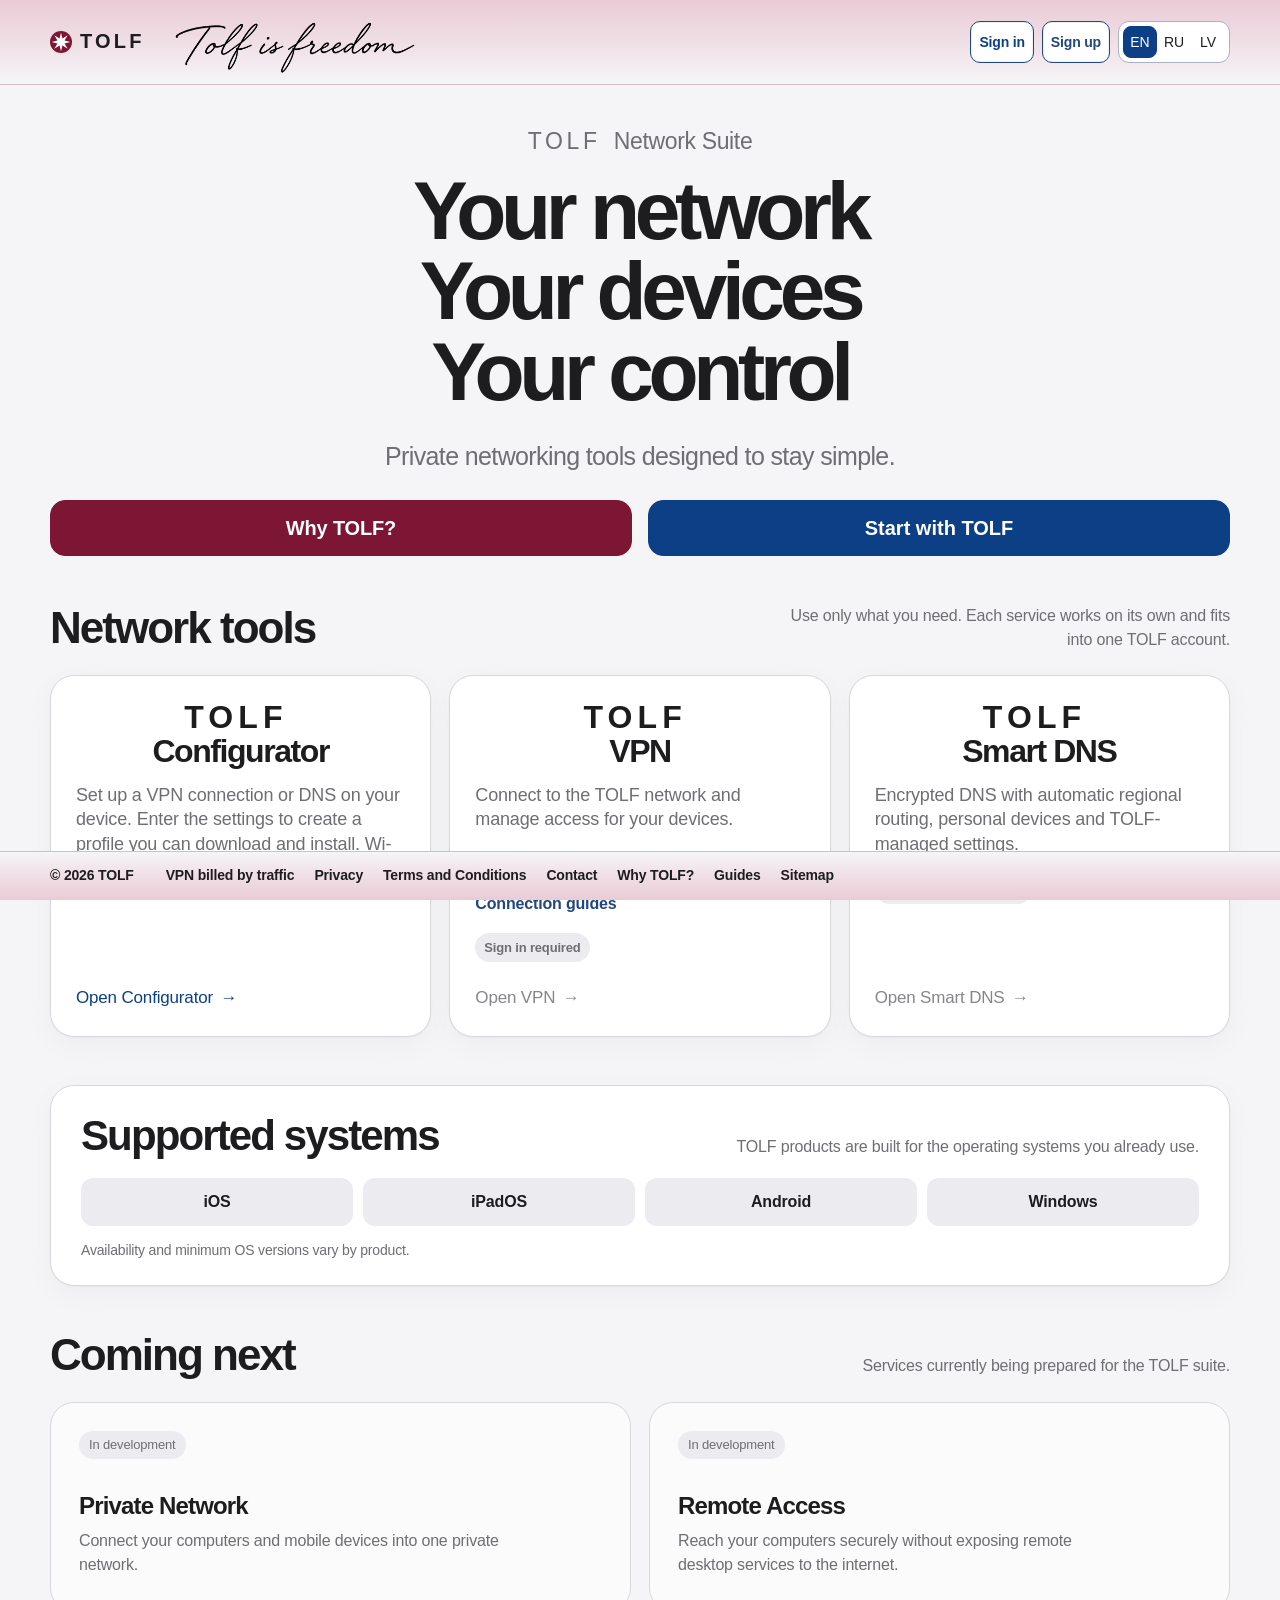
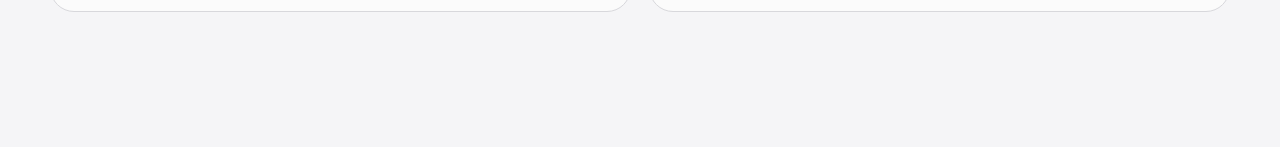
==== commit 6b1fdf9a: "Refresh shared selected segment palette" ====
--- a/en/index.html
+++ b/en/index.html
@@ -187,7 +187,7 @@
 <script defer src="/search-metadata.js?v=public-pricing-20261118"></script>
 <meta property="og:locale" content="en_GB">
 <script type="application/ld+json">{"@context": "https://schema.org", "@type": "WebPage", "@id": "https://tolf.is/en/#webpage", "url": "https://tolf.is/en/", "name": "TOLF Network Suite — VPN, Smart DNS and configuration tools", "description": "TOLF brings together VPN access, encrypted Smart DNS and a free VPN and DNS profile configurator for your devices.", "inLanguage": "en", "isPartOf": {"@type": "WebSite", "@id": "https://tolf.is/#website", "url": "https://tolf.is/", "name": "TOLF Network Suite"}}</script>
-<link rel="stylesheet" href="/segmented-controls.css?v=20261123"></head>
+<link rel="stylesheet" href="/segmented-controls.css?v=20261127-selected-blue"></head>
 <body>
 <header class="topbar">
 <div class="shell topbar-inner">
--- a/segmented-controls.css
+++ b/segmented-controls.css
@@ -1,9 +1,18 @@
-/* Shared frames for segmented choices and their selected options. */
+/* Shared segmented controls: one selected state on every TOLF page. */
 :root {
   --tolf-segment-border: #aab3c2;
+  --tolf-segment-text: #1d1d1f;
+  --tolf-segment-selected: #0c3f85;
+  --tolf-segment-selected-border: #0c3f85;
+  --tolf-segment-hover: rgba(0, 0, 0, .05);
 }
 @media (prefers-color-scheme: dark) {
-  :root { --tolf-segment-border: #647184; }
+  :root {
+    --tolf-segment-border: #647184;
+    --tolf-segment-text: #f5f7fa;
+    --tolf-segment-selected-border: #8eb4e7;
+    --tolf-segment-hover: rgba(255, 255, 255, .07);
+  }
 }
 html :is(.tolf-language,
   .language,
@@ -17,7 +26,6 @@
   .target-platform-selector,
   .mode-tabs,
   .auth-methods,
-  .vpn-setup-tabs,
   .admin-tabs,
   #anyConnectModeSelector,
   html[data-tolf-ui="quick"] header nav[aria-label="Language"]) {
@@ -35,13 +43,14 @@
   .target-platform-selector,
   .mode-tabs,
   .auth-methods,
-  .vpn-setup-tabs,
   .admin-tabs,
   #anyConnectModeSelector,
   html[data-tolf-ui="quick"] header nav[aria-label="Language"]) > :is(button, a) {
   box-sizing: border-box;
-  border-width: 1px !important;
-  border-style: solid !important;
+  border: 1px solid transparent !important;
+  background: transparent !important;
+  color: var(--tolf-segment-text) !important;
+  box-shadow: none !important;
 }
 html :is(.tolf-language,
   .language,
@@ -55,13 +64,53 @@
   .target-platform-selector,
   .mode-tabs,
   .auth-methods,
-  .vpn-setup-tabs,
+  .admin-tabs,
+  #anyConnectModeSelector,
+  html[data-tolf-ui="quick"] header nav[aria-label="Language"]) > :is(button, a):hover:not(:disabled):not([aria-disabled="true"]) {
+  background: var(--tolf-segment-hover) !important;
+}
+html :is(.tolf-language,
+  .language,
+  .language-switcher,
+  .admin-languages,
+  .public-language,
+  .billing-language,
+  .visits-languages,
+  .platform-switcher,
+  .platform-options,
+  .target-platform-selector,
+  .mode-tabs,
+  .auth-methods,
   .admin-tabs,
   #anyConnectModeSelector,
   html[data-tolf-ui="quick"] header nav[aria-label="Language"]) > :is(button, a):is(.active, .selected, [aria-pressed="true"], [aria-selected="true"], [aria-current="page"]),
 html #anyConnectModeSelector .anyconnect-mode-button.active,
 html .target-platform-choice input:checked + .target-platform-segment {
-  border: 1px solid var(--tolf-segment-border) !important;
+  border: 1px solid var(--tolf-segment-selected-border) !important;
+  background: var(--tolf-segment-selected) !important;
+  color: #fff !important;
+  box-shadow: none !important;
+}
+:is(html :is(.tolf-language,  .language,  .language-switcher,  .admin-languages,  .public-language,  .billing-language,  .visits-languages,  .platform-switcher,  .platform-options,  .target-platform-selector,  .mode-tabs,  .auth-methods,  .admin-tabs,  #anyConnectModeSelector,  html[data-tolf-ui="quick"] header nav[aria-label="Language"]) > :is(button, a):is(.active, .selected, [aria-pressed="true"], [aria-selected="true"], [aria-current="page"]),html #anyConnectModeSelector .anyconnect-mode-button.active,html .target-platform-choice input:checked + .target-platform-segment) :is(span, small, strong, svg) {
+  color: inherit !important;
+}
+html :is(.tolf-language,
+  .language,
+  .language-switcher,
+  .admin-languages,
+  .public-language,
+  .billing-language,
+  .visits-languages,
+  .platform-switcher,
+  .platform-options,
+  .target-platform-selector,
+  .mode-tabs,
+  .auth-methods,
+  .admin-tabs,
+  #anyConnectModeSelector,
+  html[data-tolf-ui="quick"] header nav[aria-label="Language"]) > :is(button, a):focus-visible {
+  outline: 2px solid var(--tolf-segment-selected-border);
+  outline-offset: 2px;
 }
 html .platform-options {
   padding: 4px;
